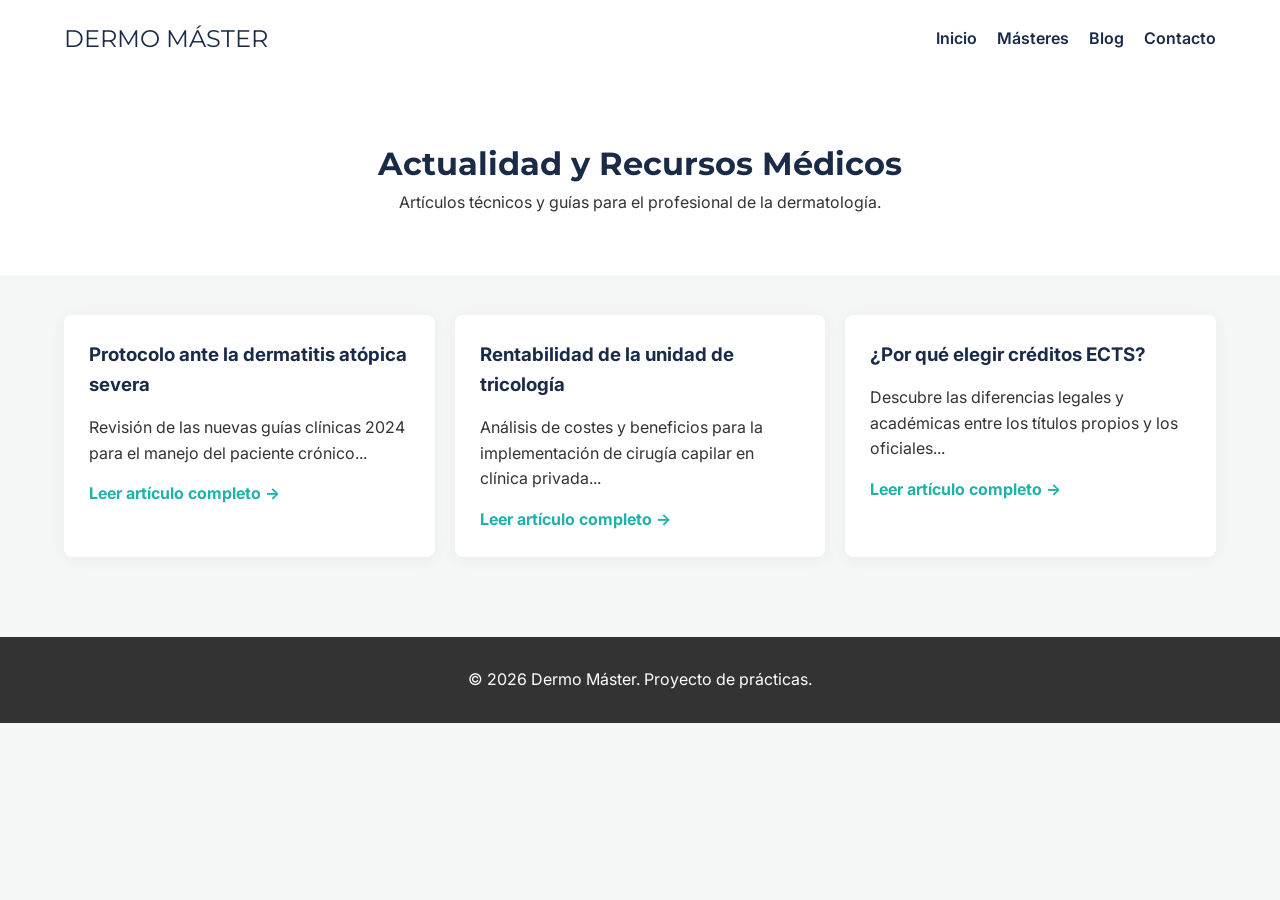
==== blog.html @ 2a567745 "Add files via upload" ====
<!DOCTYPE html>
<html lang="es">
<head>
    <meta charset="UTF-8">
    <meta name="viewport" content="width=device-width, initial-scale=1.0">
    <title>Blog Médico | Dermo Máster</title>
    <link rel="stylesheet" href="../css/styles.css">
    <link href="https://fonts.googleapis.com/css2?family=Inter:wght@400;600&family=Montserrat:wght@700&display=swap" rel="stylesheet">
</head>
<body>

   <header class="header">
    <a href="index.html" style="text-decoration: none;">
        <div class="logo">DERMO MÁSTER</div>
    </a>
    
    <nav class="nav-menu">
        <ul>
            <li><a href="index.html">Inicio</a></li>
            <li><a href="servicios.html">Másteres</a></li>
            <li><a href="blog.html">Blog</a></li>
            <li><a href="contacto.html">Contacto</a></li>
        </ul>
    </nav>
</header>

    <section class="catalog-header">
        <h1>Actualidad y Recursos Médicos</h1>
        <p>Artículos técnicos y guías para el profesional de la dermatología.</p>
    </section>

    <section class="blog-grid">
        <article class="blog-card">
            <h3>Protocolo ante la dermatitis atópica severa</h3>
            <p>Revisión de las nuevas guías clínicas 2024 para el manejo del paciente crónico...</p>
            <a href="post-1.html" class="read-more">Leer artículo completo →</a>
        </article>

        <article class="blog-card">
            <h3>Rentabilidad de la unidad de tricología</h3>
            <p>Análisis de costes y beneficios para la implementación de cirugía capilar en clínica privada...</p>
            <a href="#" class="read-more">Leer artículo completo →</a>
        </article>

        <article class="blog-card">
            <h3>¿Por qué elegir créditos ECTS?</h3>
            <p>Descubre las diferencias legales y académicas entre los títulos propios y los oficiales...</p>
            <a href="#" class="read-more">Leer artículo completo →</a>
        </article>
    </section>

    <footer class="footer">
        <p>&copy; 2026 Dermo Máster. Proyecto de prácticas.</p>
    </footer>

</body>
</html>
---- css/styles.css ----
/* VARIABLES DE COLOR Y FUENTES (Tu Brand Kit) */
:root {
    --primary-navy: #1A2B48;
    --secondary-teal: #20B2AA;
    --action-coral: #FF6B6B;
    --bg-gray: #F4F7F6;
    --text-dark: #333333;
    --font-titles: 'Montserrat', sans-serif;
    --font-text: 'Inter', sans-serif;
}

/* RESETEO BÁSICO */
* {
    margin: 0;
    padding: 0;
    box-sizing: border-box;
}

body {
    font-family: var(--font-text);
    color: var(--text-dark);
    background-color: var(--bg-gray);
    line-height: 1.6;
}

/* CABECERA (Header) */
.header {
    background-color: #ffffff;
    padding: 20px 5%;
    display: flex;
    justify-content: space-between;
    align-items: center;
    box-shadow: 0 2px 10px rgba(0,0,0,0.05);
}

.logo {
    font-family: var(--font-titles);
    font-size: 24px;
    color: var(--primary-navy);
}

.nav-menu ul {
    list-style: none;
    display: flex;
    gap: 20px;
}

.nav-menu a {
    text-decoration: none;
    color: var(--primary-navy);
    font-weight: 600;
}

.nav-menu a:hover {
    color: var(--secondary-teal);
}

/* HERO SECTION */
.hero {
    display: flex;
    align-items: center;
    justify-content: space-between;
    padding: 60px 5%;
    background-color: var(--primary-navy);
    color: #ffffff;
}

.hero-content {
    max-width: 50%;
}

.hero h1 {
    font-family: var(--font-titles);
    font-size: 40px;
    margin-bottom: 20px;
}

.hero p {
    font-size: 18px;
    margin-bottom: 30px;
}

.placeholder-img {
    background-color: var(--secondary-teal);
    width: 400px;
    height: 300px;
    display: flex;
    align-items: center;
    justify-content: center;
    border-radius: 8px;
}

/* COMPONENTES UI: BOTONES */
.btn {
    display: inline-block;
    padding: 12px 24px;
    border-radius: 8px;
    text-decoration: none;
    font-weight: bold;
    text-align: center;
    transition: 0.3s;
}

.btn-primary {
    background-color: var(--action-coral);
    color: #ffffff;
}

.btn-primary:hover {
    background-color: #e55a5a;
}

/* SECCIÓN BENEFICIOS (Grid Cards) */
.benefits {
    display: grid;
    grid-template-columns: repeat(auto-fit, minmax(300px, 1fr));
    gap: 30px;
    padding: 60px 5%;
}

.card {
    background-color: #ffffff;
    padding: 30px;
    border-radius: 8px;
    box-shadow: 0 4px 6px rgba(0,0,0,0.05);
    border-top: 4px solid var(--secondary-teal);
}

.card h3 {
    font-family: var(--font-titles);
    color: var(--primary-navy);
    margin-bottom: 15px;
}

/* FOOTER */
.footer {
    background-color: var(--text-dark);
    color: #ffffff;
    text-align: center;
    padding: 30px;
    margin-top: 40px;
}

.footer a {
    color: var(--secondary-teal);
    text-decoration: none;
}

/* DISEÑO RESPONSIVE (Móviles) */
@media (max-width: 768px) {
    .hero {
        flex-direction: column;
        text-align: center;
    }
    .hero-content, .placeholder-img {
        max-width: 100%;
        width: 100%;
    }
    .placeholder-img {
        margin-top: 30px;
    }
    .nav-menu ul {
        flex-direction: column;
        gap: 10px;
    }
}

/* DISEÑO PÁGINA PRODUCTO */
.product-page {
    display: flex;
    gap: 40px;
    padding: 40px 5%;
}

.product-info { flex: 2; }
.product-sidebar { flex: 1; }

.sticky-card {
    background: white;
    padding: 30px;
    border-radius: 12px;
    box-shadow: 0 10px 30px rgba(0,0,0,0.1);
    position: sticky;
    top: 20px;
    border: 1px solid #eee;
}

.price { font-size: 32px; font-weight: bold; color: var(--primary-navy); }

/* ESTILO FAQs (Acordeón) */
details { background: white; margin-bottom: 10px; padding: 15px; border-radius: 8px; border: 1px solid #ddd; }
summary { font-weight: bold; cursor: pointer; color: var(--primary-navy); }

/* ESTILO FORMULARIO */
.contact-container { max-width: 600px; margin: 40px auto; padding: 20px; background: white; border-radius: 12px; }
.form-group { margin-bottom: 20px; display: flex; flex-direction: column; }
.form-group label { font-weight: 600; margin-bottom: 8px; }
.form-group input, .form-group textarea { padding: 12px; border: 1px solid #ddd; border-radius: 6px; font-family: inherit; }
.form-group input:focus { border-color: var(--secondary-teal); outline: none; }
.form-legal { margin-bottom: 20px; font-size: 14px; }

/* CABECERA DE SECCIONES */
.catalog-header {
    text-align: center;
    padding: 60px 5%;
    background-color: #ffffff;
}

.catalog-header h1 {
    font-family: var(--font-titles);
    color: var(--primary-navy);
    font-size: 32px;
}

/* GRID DEL BLOG */
.blog-grid {
    display: grid;
    grid-template-columns: repeat(auto-fit, minmax(300px, 1fr));
    gap: 20px;
    padding: 40px 5%;
}

.blog-card {
    background: white;
    padding: 25px;
    border-radius: 8px;
    box-shadow: 0 2px 15px rgba(0,0,0,0.05);
}

.blog-card h3 {
    color: var(--primary-navy);
    margin-bottom: 15px;
}

.read-more {
    color: var(--secondary-teal);
    text-decoration: none;
    font-weight: bold;
    display: inline-block;
    margin-top: 15px;
}

.read-more:hover {
    text-decoration: underline;
}

/* Asegura que el logo mantenga su estilo Navy Blue original aunque sea un enlace */
.header a {
    text-decoration: none;
}

.logo {
    font-family: var(--font-titles);
    font-size: 24px;
    color: var(--primary-navy); /* Color Navy Blue #1A2B48 definido en tu Brand Kit */
    cursor: pointer;
}


/*/////////////////// REVISAR ESTO /////////////////////////////*/

/* Custom Properties - Brand Kit Dermo Máster */
:root {
  --primary-navy: #1A2B48;
  --secondary-teal: #20B2AA;
  --action-coral: #FF6B6B;
  --neutral-gray: #F4F7F6;
  --text-main: #333333;
  --font-titles: 'Montserrat', sans-serif;
  --font-body: 'Inter', sans-serif;
}

/* Arquitectura BEM para componentes */
.button {
  display: inline-block;
  padding: 12px 24px;
  border-radius: 8px; /* */
  font-family: var(--font-body);
  text-decoration: none;
  transition: background 0.3s ease;
}

.button--primary {
  background-color: var(--action-coral); /* */
  color: #FFFFFF;
}

.button--secondary {
  border: 2px solid var(--primary-navy); /* */
  color: var(--primary-navy);
}

.card {
  background: #FFFFFF;
  border: 1px solid var(--neutral-gray); /* */
  box-shadow: 0 4px 6px rgba(0,0,0,0.05); /* */
  padding: 20px;
  border-radius: 8px;
}

/* --- ESTILOS DE LA PÁGINA DE CONTACTO --- */

.contact-card {
    max-width: 600px; /* Ancho máximo para que no se estire */
    margin: 0 auto;   /* Centra la tarjeta en la pantalla */
    background: #ffffff;
    padding: 40px;
    border-radius: 12px;
    box-shadow: 0 10px 30px rgba(0,0,0,0.08);
}

.form-group {
    margin-bottom: 20px;
    display: flex;
    flex-direction: column;
}

.form-group label {
    font-weight: 600;
    margin-bottom: 8px;
    color: var(--primary-navy);
}

.form-group input, 
.form-group textarea {
    padding: 12px;
    border: 1px solid #ddd;
    border-radius: 8px;
    font-family: inherit;
    font-size: 16px;
    transition: border-color 0.3s;
}

.form-group input:focus, 
.form-group textarea:focus {
    border-color: var(--secondary-teal);
    outline: none;
}

.form-checkbox {
    margin-bottom: 25px;
    display: flex;
    align-items: center;
    gap: 10px;
    font-size: 14px;
}
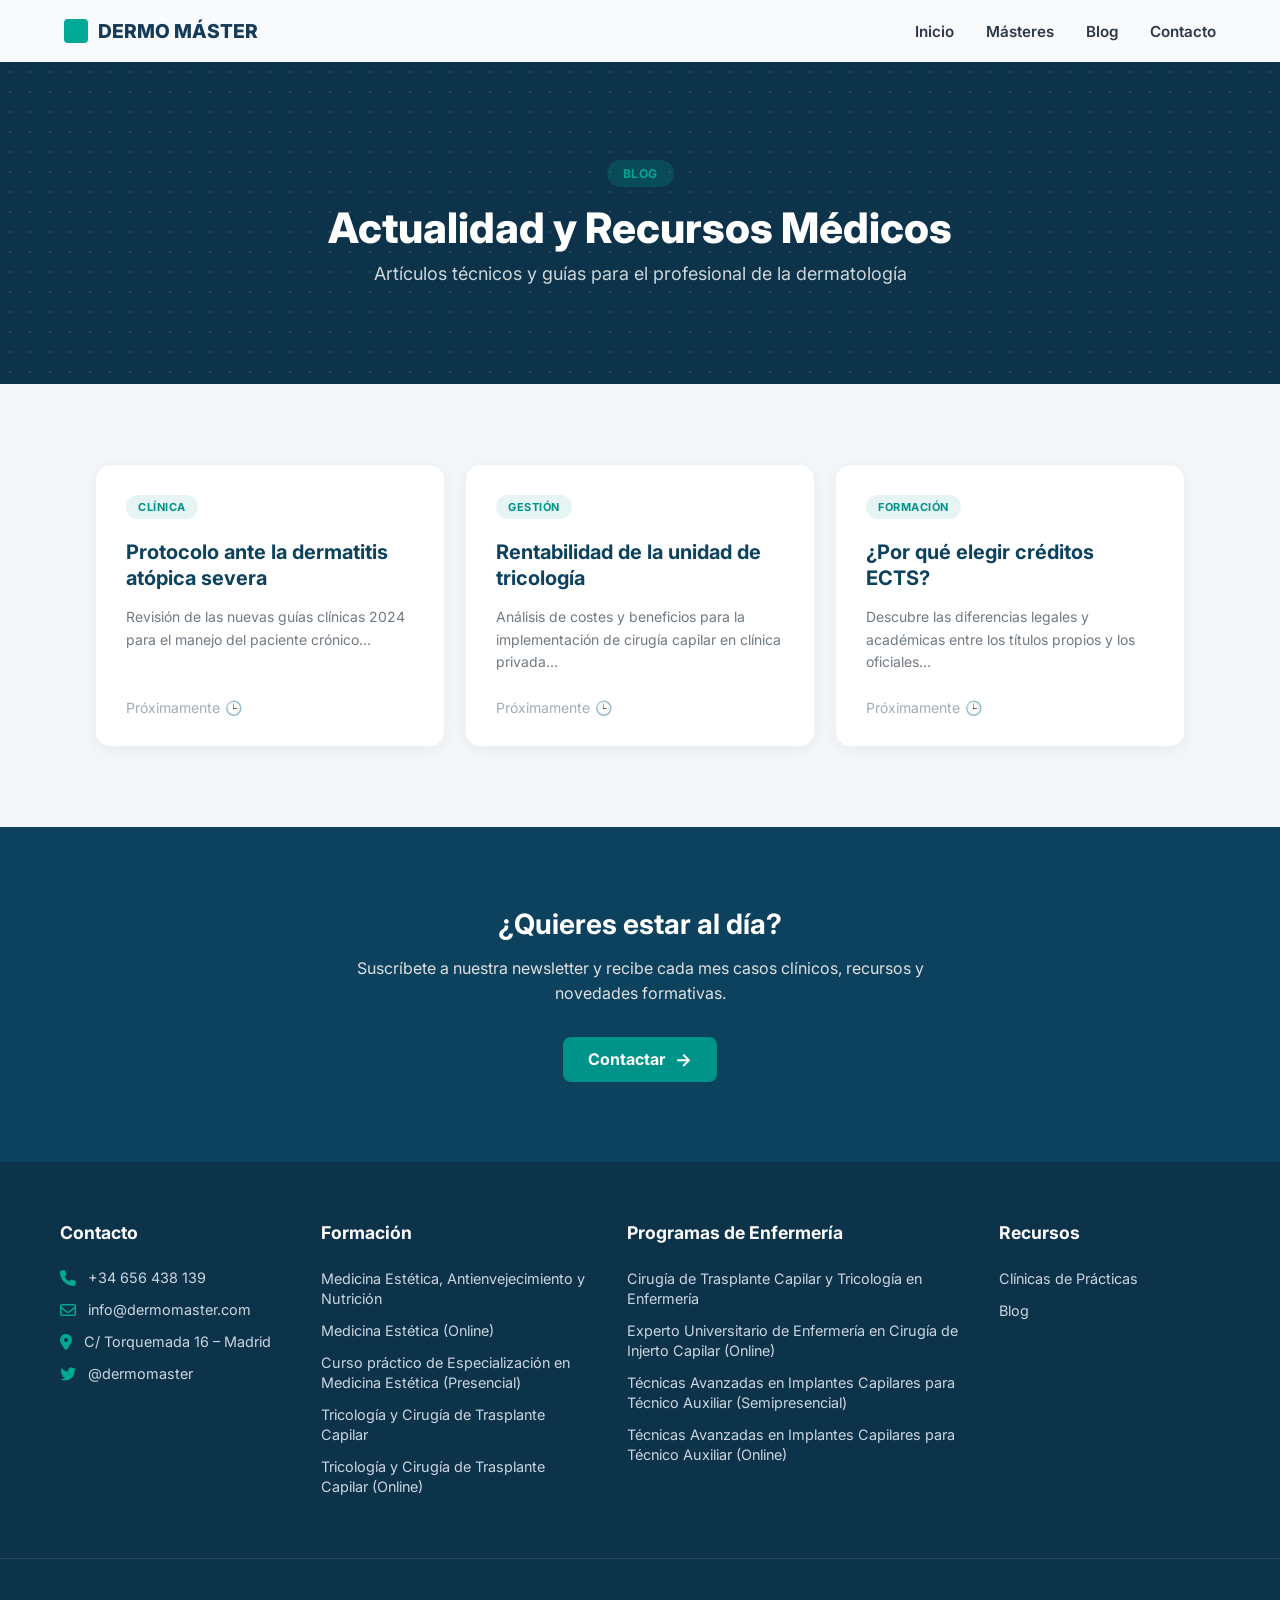
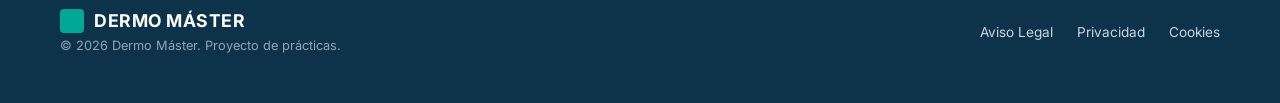
==== commit 2a5347b8: "Add files via upload" ====
--- a/blog.html
+++ b/blog.html
@@ -3,55 +3,148 @@
 <head>
     <meta charset="UTF-8">
     <meta name="viewport" content="width=device-width, initial-scale=1.0">
-    <title>Blog Médico | Dermo Máster</title>
-    <link rel="stylesheet" href="../css/styles.css">
-    <link href="https://fonts.googleapis.com/css2?family=Inter:wght@400;600&family=Montserrat:wght@700&display=swap" rel="stylesheet">
+    <title>Dermo Máster</title>
+    <link rel="stylesheet" href="css/styles.css">
+    <link href="https://fonts.googleapis.com/css2?family=Inter:wght@400;600;800&display=swap" rel="stylesheet">
+    <link rel="stylesheet" href="https://cdnjs.cloudflare.com/ajax/libs/font-awesome/6.5.1/css/all.min.css">
 </head>
 <body>
 
-   <header class="header">
-    <a href="index.html" style="text-decoration: none;">
-        <div class="logo">DERMO MÁSTER</div>
-    </a>
-    
-    <nav class="nav-menu">
-        <ul>
-            <li><a href="index.html">Inicio</a></li>
-            <li><a href="servicios.html">Másteres</a></li>
-            <li><a href="blog.html">Blog</a></li>
-            <li><a href="contacto.html">Contacto</a></li>
-        </ul>
-    </nav>
-</header>
+    <header class="navbar">
 
-    <section class="catalog-header">
-        <h1>Actualidad y Recursos Médicos</h1>
-        <p>Artículos técnicos y guías para el profesional de la dermatología.</p>
+        <div class="logo">
+            <div class="logo-icon"></div>
+            <a href="index.html" class="logo-text-link">
+            <span>DERMO MÁSTER</span>
+            </a>
+        </div>
+
+        <nav>
+            <ul>
+                <li><a href="index.html">Inicio</a></li>
+                <li><a href="servicios.html">Másteres</a></li>
+                <li><a href="blog.html">Blog</a></li>
+                <li><a href="contacto.html">Contacto</a></li>
+            </ul>
+        </nav>
+    </header>
+
+    <section class="masters-hero">
+        <div class="container">
+            <span class="category-tag">BLOG</span>
+            <h1>Actualidad y Recursos Médicos</h1>
+            <p>Artículos técnicos y guías para el profesional de la dermatología</p>
+        </div>
     </section>
 
-    <section class="blog-grid">
-        <article class="blog-card">
-            <h3>Protocolo ante la dermatitis atópica severa</h3>
-            <p>Revisión de las nuevas guías clínicas 2024 para el manejo del paciente crónico...</p>
-            <a href="post-1.html" class="read-more">Leer artículo completo →</a>
-        </article>
+    <section class="news-section">
+  <div class="cards-container">
+    
+    <article class="card">
+      <div class="card-badge">CLÍNICA</div>
+      <h3 class="card-title">Protocolo ante la dermatitis atópica severa</h3>
+      <p class="card-description">Revisión de las nuevas guías clínicas 2024 para el manejo del paciente crónico...</p>
+      <div class="card-footer gray">
+        Próximamente <span class="icon-clock">🕒</span>
+      </div>
+      <!--<a href="#" class="card-link">Leer artículo completo <span>&rarr;</span></a>-->
+    </article>
 
-        <article class="blog-card">
-            <h3>Rentabilidad de la unidad de tricología</h3>
-            <p>Análisis de costes y beneficios para la implementación de cirugía capilar en clínica privada...</p>
-            <a href="#" class="read-more">Leer artículo completo →</a>
-        </article>
+    <article class="card">
+      <div class="card-badge">GESTIÓN</div>
+      <h3 class="card-title">Rentabilidad de la unidad de tricología</h3>
+      <p class="card-description">Análisis de costes y beneficios para la implementación de cirugía capilar en clínica privada...</p>
+      <div class="card-footer gray">
+        Próximamente <span class="icon-clock">🕒</span>
+      </div>
+    </article>
 
-        <article class="blog-card">
-            <h3>¿Por qué elegir créditos ECTS?</h3>
-            <p>Descubre las diferencias legales y académicas entre los títulos propios y los oficiales...</p>
-            <a href="#" class="read-more">Leer artículo completo →</a>
-        </article>
-    </section>
+    <article class="card">
+      <div class="card-badge">FORMACIÓN</div>
+      <h3 class="card-title">¿Por qué elegir créditos ECTS?</h3>
+      <p class="card-description">Descubre las diferencias legales y académicas entre los títulos propios y los oficiales...</p>
+      <div class="card-footer gray">
+        Próximamente <span class="icon-clock">🕒</span>
+      </div>
+    </article>
 
-    <footer class="footer">
-        <p>&copy; 2026 Dermo Máster. Proyecto de prácticas.</p>
-    </footer>
+  </div>
+</section>
+
+
+<section class="cta-orientacion">
+  <div class="cta-content">
+    <h2 class="cta-title">¿Quieres estar al día?</h2>
+    <p class="cta-text">
+      Suscríbete a nuestra newsletter y recibe cada mes casos clínicos, recursos y novedades formativas.
+    </p>
+    <a href="#" class="cta-button">Contactar<span class="cta-arrow">&rarr;</span>
+    </a>
+  </div>
+</section>
+
+<footer class="site-footer">
+    <div class="footer-container">
+        
+        <div class="footer-column">
+            <h3>Contacto</h3>
+            <ul class="contact-list">
+                <li><span class="footer-icon"><i class="fa-solid fa-phone"></i></span> +34 656 438 139</li>
+                <li><span class="footer-icon"><i class="fa-regular fa-envelope"></i></span> info@dermomaster.com</li>
+                <li><span class="footer-icon"><i class="fa-solid fa-location-dot"></i></span> C/ Torquemada 16 – Madrid</li>
+                <li><span class="footer-icon"><i class="fa-brands fa-twitter"></i></span> @dermomaster</li>
+            </ul>
+        </div>
+
+        <div class="footer-column">
+            <h3>Formación</h3>
+            <ul>
+                <li><a href="#">Medicina Estética, Antienvejecimiento y Nutrición</a></li>
+                <li><a href="#">Medicina Estética (Online)</a></li>
+                <li><a href="#">Curso práctico de Especialización en Medicina Estética (Presencial)</a></li>
+                <li><a href="#">Tricología y Cirugía de Trasplante Capilar</a></li>
+                <li><a href="#">Tricología y Cirugía de Trasplante Capilar (Online)</a></li>
+            </ul>
+        </div>
+
+        <div class="footer-column">
+            <h3>Programas de Enfermería</h3>
+            <ul>
+                <li><a href="#">Cirugía de Trasplante Capilar y Tricología en Enfermería</a></li>
+                <li><a href="#">Experto Universitario de Enfermería en Cirugía de Injerto Capilar (Online)</a></li>
+                <li><a href="#">Técnicas Avanzadas en Implantes Capilares para Técnico Auxiliar (Semipresencial)</a></li>
+                <li><a href="#">Técnicas Avanzadas en Implantes Capilares para Técnico Auxiliar (Online)</a></li>
+            </ul>
+        </div>
+
+        <div class="footer-column">
+            <h3>Recursos</h3>
+            <ul>
+                <li><a href="#">Clínicas de Prácticas</a></li>
+                <li><a href="blog.html">Blog</a></li>
+            </ul>
+        </div>
+
+    </div>
+
+    <div class="footer-bottom">
+        <div class="footer-bottom-container">
+            <div class="footer-brand">
+                <div class="brand-logo">
+                    <div class="logo-icon"></div>
+                    <strong>DERMO MÁSTER</strong>
+                </div>
+                <p>© 2026 Dermo Máster. Proyecto de prácticas.</p>
+            </div>
+            
+            <div class="footer-legal">
+                <a href="#">Aviso Legal</a>
+                <a href="#">Privacidad</a>
+                <a href="#">Cookies</a>
+            </div>
+        </div>
+    </div>
+</footer>
 
 </body>
 </html>
--- a/css/styles.css
+++ b/css/styles.css
@@ -1,346 +1,1544 @@
-/* VARIABLES DE COLOR Y FUENTES (Tu Brand Kit) */
+/* ------------------ Proyecto Territorio Master ------------------ */
+/* ------------------ Cada linea es la parte del css para indentificarlo mejor ------------------ */
+
+/* ------------------ Variables y Reset ------------------ */
 :root {
-    --primary-navy: #1A2B48;
-    --secondary-teal: #20B2AA;
-    --action-coral: #FF6B6B;
-    --bg-gray: #F4F7F6;
-    --text-dark: #333333;
-    --font-titles: 'Montserrat', sans-serif;
-    --font-text: 'Inter', sans-serif;
-}
-
-/* RESETEO BÁSICO */
+    --primary-teal: #009982;
+    --primary-teal-hover: #007a68;
+    --dark-blue: #143c5a;
+    --dark-blue-overlay: rgba(18, 67, 100, 0.88);
+    --text-dark: #2d3748;
+    --text-light: #ffffff;
+    --bg-light: #f8fafc;
+    --glass-bg: rgba(255, 255, 255, 0.15);
+    --glass-border: rgba(255, 255, 255, 0.2);
+}
+
 * {
     margin: 0;
     padding: 0;
     box-sizing: border-box;
-}
-
-body {
-    font-family: var(--font-text);
+    font-family: 'Inter', sans-serif;
+}
+
+/* ------------------ Barra de Navegación ------------------ */
+.navbar {
+    display: flex;
+    justify-content: space-between;
+    align-items: center;
+    padding: 1.2rem 5%;
+    background-color: var(--bg-light);
+    position: relative;
+    z-index: 10;
+}
+
+.logo {
+    display: flex;
+    align-items: center;
+    gap: 0.6rem;
+    font-weight: 800;
+    color: var(--dark-blue);
+    font-size: 1.2rem;
+}
+
+.logo-icon {
+    width: 24px;
+    height: 24px;
+    background-color: var(--primary-teal);
+    border-radius: 4px;
+}
+
+.navbar nav ul {
+    display: flex;
+    list-style: none;
+    gap: 2rem;
+}
+
+.navbar nav a {
+    text-decoration: none;
     color: var(--text-dark);
-    background-color: var(--bg-gray);
+    font-weight: 600;
+    font-size: 0.95rem;
+    transition: color 0.2s;
+}
+
+.navbar nav a:hover {
+    color: var(--primary-teal);
+}
+
+/* ------------------ Sección Hero ------------------ */
+
+.hero {
+    position: relative;
+    background-color: var(--dark-blue);
+    background-image: 
+        linear-gradient(var(--dark-blue-overlay), var(--dark-blue-overlay)), 
+        url('https://images.unsplash.com/photo-1551076805-e1869033e561?ixlib=rb-4.0.3&auto=format&fit=crop&w=1920&q=80');
+    background-size: cover;
+    background-position: center;
+    min-height: 90vh;
+    display: flex;
+    align-items: center;
+    padding: 4rem 5%;
+    color: var(--text-light);
+}
+
+.hero-container {
+    display: grid;
+    grid-template-columns: 1fr 1fr;
+    gap: 5rem;
+    max-width: 1200px;
+    margin: 0 auto;
+    align-items: center;
+}
+
+/* ------------------ Contenido de Texto ------------------ */
+
+.badge {
+    display: inline-block;
+    background-color: rgba(0, 153, 130, 0.2);
+    color: #4fd1c5;
+    padding: 0.5rem 1rem;
+    border-radius: 20px;
+    font-size: 0.8rem;
+    font-weight: 800;
+    letter-spacing: 0.5px;
+    margin-bottom: 1.5rem;
+}
+
+.hero-text h1 {
+    font-size: 3.5rem;
+    line-height: 1.15;
+    margin-bottom: 1.5rem;
+    font-weight: 800;
+}
+
+.hero-text p {
+    font-size: 1.1rem;
     line-height: 1.6;
-}
-
-/* CABECERA (Header) */
-.header {
-    background-color: #ffffff;
-    padding: 20px 5%;
-    display: flex;
-    justify-content: space-between;
-    align-items: center;
-    box-shadow: 0 2px 10px rgba(0,0,0,0.05);
-}
-
-.logo {
-    font-family: var(--font-titles);
-    font-size: 24px;
-    color: var(--primary-navy);
-}
-
-.nav-menu ul {
-    list-style: none;
-    display: flex;
-    gap: 20px;
-}
-
-.nav-menu a {
-    text-decoration: none;
-    color: var(--primary-navy);
-    font-weight: 600;
-}
-
-.nav-menu a:hover {
-    color: var(--secondary-teal);
-}
-
-/* HERO SECTION */
-.hero {
-    display: flex;
-    align-items: center;
-    justify-content: space-between;
-    padding: 60px 5%;
-    background-color: var(--primary-navy);
-    color: #ffffff;
-}
-
-.hero-content {
-    max-width: 50%;
-}
-
-.hero h1 {
-    font-family: var(--font-titles);
-    font-size: 40px;
-    margin-bottom: 20px;
-}
-
-.hero p {
-    font-size: 18px;
-    margin-bottom: 30px;
-}
-
-.placeholder-img {
-    background-color: var(--secondary-teal);
-    width: 400px;
-    height: 300px;
-    display: flex;
-    align-items: center;
-    justify-content: center;
-    border-radius: 8px;
-}
-
-/* COMPONENTES UI: BOTONES */
-.btn {
+    margin-bottom: 2.5rem;
+    color: #cbd5e1; /* Gris claro */
+    max-width: 90%;
+}
+
+.btn-primary {
     display: inline-block;
-    padding: 12px 24px;
+    background-color: var(--primary-teal);
+    color: white;
+    padding: 1rem 2rem;
     border-radius: 8px;
     text-decoration: none;
+    font-weight: 600;
+    transition: background-color 0.3s ease;
+    margin-bottom: 4rem;
+}
+
+.btn-primary:hover {
+    background-color: var(--primary-teal-hover);
+}
+
+/* ------------------ Indicadores de Confianza ------------------ */
+
+.trust-indicators {
+    display: flex;
+    gap: 2rem;
+    font-size: 0.85rem;
+    border-top: 1px solid rgba(255, 255, 255, 0.1);
+    padding-top: 2rem;
+    font-weight: 600;
+}
+
+.indicator {
+    display: flex;
+    align-items: center;
+    gap: 0.5rem;
+}
+
+.icon-star { color: #fbbf24; font-size: 1.1rem; }
+.icon-user { color: #60a5fa; font-size: 1.1rem; }
+.icon-check { color: var(--primary-teal); font-size: 1.1rem; }
+
+/* ------------------ Imagen y Tarjeta Glass ------------------ */
+
+.hero-image-wrapper {
+    position: relative;
+    border-radius: 16px;
+    box-shadow: 0 25px 50px -12px rgba(0, 0, 0, 0.5);
+}
+
+.main-image {
+    width: 100%;
+    height: auto;
+    display: block;
+    border-radius: 16px;
+}
+
+.glass-card {
+    position: absolute;
+    bottom: 20px;
+    left: 20px;
+    right: 20px;
+    background: var(--glass-bg);
+    backdrop-filter: blur(12px);
+    -webkit-backdrop-filter: blur(12px);
+    border: 1px solid var(--glass-border);
+    padding: 1.5rem;
+    border-radius: 12px;
+}
+
+.card-subtitle {
+    font-size: 0.85rem;
+    font-weight: 600;
+    color: #e2e8f0;
+    display: block;
+    margin-bottom: 0.3rem;
+}
+
+.card-title {
+    color: #4fd1c5; 
+    font-size: 1.3rem;
+    margin-bottom: 0.5rem;
+}
+
+.card-details {
+    font-size: 0.9rem;
+    color: #f8fafc;
+}
+
+/* ------------------ Responsive ------------------ */
+
+@media (max-width: 968px) {
+    .hero-container {
+        grid-template-columns: 1fr;
+        gap: 3rem;
+    }
+    
+    .hero-text h1 {
+        font-size: 2.5rem;
+    }
+    
+    .hero-text p {
+        max-width: 100%;
+    }
+    
+    .trust-indicators {
+        flex-wrap: wrap;
+        gap: 1rem;
+    }
+
+    .navbar nav {
+        display: none; /* REVISAR -> Ocultar menú en móvil para añadir menú hamburguesa*/
+    }
+
+    
+}
+
+/* ------------------ Sección Características ------------------ */
+
+.features {
+    background-color: var(--bg-light); /* Utiliza el fondo claro definido en :root */
+    padding: 6rem 5%;
+}
+
+.features-container {
+    max-width: 1200px;
+    margin: 0 auto;
+}
+
+/* ------------------ Cabecera de la sección ------------------ */
+
+.features-header {
+    text-align: center;
+    max-width: 700px;
+    margin: 0 auto 4rem auto;
+}
+
+.pre-title {
+    display: block;
+    color: var(--primary-teal);
+    font-size: 0.85rem;
+    font-weight: 800;
+    letter-spacing: 1px;
+    margin-bottom: 0.8rem;
+}
+
+.features-header h2 {
+    color: var(--dark-blue);
+    font-size: 2.5rem;
+    font-weight: 800;
+    margin-bottom: 1.2rem;
+    line-height: 1.2;
+}
+
+.features-header p {
+    color: #64748b; 
+    font-size: 1.1rem;
+    line-height: 1.6;
+}
+
+/* ------------------ Grid de tarjetas ------------------ */
+
+.features-grid {
+    display: grid;
+    grid-template-columns: repeat(auto-fit, minmax(320px, 1fr));
+    gap: 2rem;
+}
+
+/* ------------------ Estilo individual de cada tarjeta ------------------ */
+
+.feature-card {
+    background-color: #ffffff;
+    border-radius: 16px;
+    padding: 2.5rem;
+    box-shadow: 0 10px 40px -10px rgba(0, 0, 0, 0.08);
+    transition: transform 0.3s ease, box-shadow 0.3s ease;
+}
+
+.feature-card:hover {
+    transform: translateY(-5px);
+    box-shadow: 0 20px 40px -10px rgba(0, 0, 0, 0.12);
+}
+
+.feature-card h3 {
+    color: var(--dark-blue);
+    font-size: 1.3rem;
+    font-weight: 800;
+    margin-bottom: 1rem;
+}
+
+.feature-card p {
+    color: #64748b;
+    font-size: 1rem;
+    line-height: 1.6;
+}
+
+/* ------------------ Iconos de las tarjetas ------------------ */
+
+.icon-wrapper {
+    width: 48px;
+    height: 48px;
+    border-radius: 12px;
+    display: flex;
+    align-items: center;
+    justify-content: center;
+    margin-bottom: 1.8rem;
+}
+
+.icon-wrapper svg {
+    width: 24px;
+    height: 24px;
+}
+
+/* ------------------ Colores específicos de cada icono ------------------ */
+
+.icon-green {
+    background-color: #e6f6f4;
+    color: #0d9488;
+}
+
+.icon-blue {
+    background-color: #eff6ff;
+    color: #3b82f6;
+}
+
+.icon-purple {
+    background-color: #f5f3ff;
+    color: #8b5cf6;
+}
+
+/* ------------------ Ajustes Responsive para esta sección ------------------ */
+
+@media (max-width: 768px) {
+    .features {
+        padding: 4rem 5%;
+    }
+    
+    .features-header h2 {
+        font-size: 2rem;
+    }
+    
+    .feature-card {
+        padding: 2rem;
+    }
+}
+
+/* ------------------ Sección Sobre Nosotros ------------------ */
+
+.about-section {
+    background-color: #ffffff;
+    padding: 6rem 5%;
+}
+
+.about-container {
+    max-width: 1200px;
+    margin: 0 auto;
+}
+
+.about-content {
+    display: grid;
+    grid-template-columns: 1.2fr 0.8fr;
+    gap: 4rem;
+    align-items: flex-start;
+    margin-bottom: 4rem;
+}
+
+/* ------------------ Títulos y Párrafos ------------------ */
+
+.about-text h2 {
+    color: var(--dark-blue);
+    font-size: 2.2rem;
+    font-weight: 800;
+    margin-bottom: 2rem;
+    line-height: 1.2;
+}
+
+.about-text h2 span {
+    color: var(--primary-teal);
+    border-bottom: 3px solid var(--primary-teal);
+}
+
+.about-text p {
+    color: #4a5568;
+    line-height: 1.7;
+    margin-bottom: 1.5rem;
+    font-size: 1.05rem;
+    text-align: justify;
+}
+
+/* ------------------ Imagen y Badge ------------------ */
+
+.about-image {
+    position: relative;
+}
+
+.about-image img {
+    width: 100%;
+    border-radius: 20px;
+    box-shadow: 0 20px 40px rgba(0,0,0,0.1);
+}
+
+.image-badge {
+    position: absolute;
+    bottom: -20px;
+    left: -20px;
+    background-color: var(--primary-teal);
+    color: white;
+    padding: 1.2rem;
+    border-radius: 12px;
+    font-size: 0.9rem;
+    font-weight: 600;
+    max-width: 200px;
+    box-shadow: 0 10px 20px rgba(0,153,130,0.3);
+}
+
+/* ------------------ Bloque de cita inferior ------------------ */
+
+.highlight-quote {
+    background-color: #f0f9f8; 
+    border-left: 4px solid var(--primary-teal);
+    padding: 2rem;
+    border-radius: 0 12px 12px 0;
+    margin: 4rem 0 2rem 0;
+}
+
+.highlight-quote p {
+    color: var(--dark-blue);
+    font-weight: 600;
+    line-height: 1.6;
+    margin: 0;
+}
+
+.thanks-message {
+    color: var(--primary-teal);
+    font-weight: 700;
+    font-size: 1.1rem;
+    margin-top: 2rem;
+}
+
+/* ------------------ Ajustes Responsive ------------------ */
+
+@media (max-width: 968px) {
+    .about-content {
+        grid-template-columns: 1fr;
+    }
+    
+    .about-image {
+        order: -1; 
+        margin-bottom: 3rem;
+    }
+    
+    .image-badge {
+        left: 20px;
+        bottom: -10px;
+    }
+
+    .about-text h2 {
+        font-size: 1.8rem;
+    }
+}
+
+/* ------------------ Sección Másteres ------------------ */
+
+.masters-section {
+    padding: 6rem 5%;
+    background-color: var(--bg-light);
+}
+
+.container {
+    max-width: 1200px;
+    margin: 0 auto;
+}
+
+/* ------------------ Intro: Imagen y Texto ------------------ */
+
+.masters-intro {
+    display: grid;
+    grid-template-columns: 1fr 1.2fr;
+    gap: 4rem;
+    align-items: center;
+    margin-bottom: 4rem;
+}
+
+.masters-intro-image img {
+    width: 100%;
+    border-radius: 16px;
+    box-shadow: 0 15px 35px rgba(0,0,0,0.1);
+}
+
+.masters-intro-text h2 {
+    color: var(--dark-blue);
+    font-size: 2.2rem;
+    font-weight: 800;
+    margin-bottom: 0.5rem;
+}
+
+.underline-short {
+    width: 60px;
+    height: 4px;
+    background-color: var(--primary-teal);
+    margin-bottom: 2rem;
+}
+
+.masters-intro-text p {
+    color: #64748b;
+    line-height: 1.7;
+    margin-bottom: 1.5rem;
+    font-size: 1rem;
+}
+
+/* ------------------ Grid de Tarjetas ------------------ */
+
+.masters-grid {
+    display: grid;
+    grid-template-columns: 1fr 1fr;
+    gap: 2rem;
+}
+
+.master-card {
+    background: white;
+    padding: 2.5rem;
+    border-radius: 20px;
+    box-shadow: 0 10px 30px rgba(0,0,0,0.05);
+    display: flex;
+    flex-direction: column;
+}
+
+.card-tags {
+    display: flex;
+    gap: 0.8rem;
+    margin-bottom: 1.5rem;
+}
+
+.tag {
+    font-size: 0.75rem;
+    font-weight: 700;
+    padding: 0.4rem 0.8rem;
+    border-radius: 20px;
+}
+
+.tag-green { background: #e6f6f4; color: #0d9488; }
+.tag-blue { background: #eff6ff; color: #3b82f6; }
+.tag-purple { background: #f5f3ff; color: #8b5cf6; }
+
+.master-card h3 {
+    color: var(--dark-blue);
+    font-size: 1.4rem;
+    line-height: 1.3;
+    margin-bottom: 1.5rem;
+    flex-grow: 1;
+}
+
+.master-features {
+    list-style: none;
+    margin-bottom: 2rem;
+}
+
+.master-features li {
+    color: #64748b;
+    font-size: 0.95rem;
+    margin-bottom: 0.6rem;
+    display: flex;
+    align-items: center;
+    gap: 0.6rem;
+}
+
+.check {
+    color: var(--primary-teal);
     font-weight: bold;
+}
+
+.more-info {
+    color: var(--primary-teal);
+    text-decoration: none;
+    font-weight: 700;
+    font-size: 0.95rem;
+    display: flex;
+    align-items: center;
+    gap: 0.5rem;
+    transition: gap 0.2s;
+}
+
+.more-info:hover {
+    gap: 0.8rem;
+}
+
+/* ------------------ Responsive ------------------ */
+
+@media (max-width: 968px) {
+    .masters-intro {
+        grid-template-columns: 1fr;
+    }
+    
+    .masters-grid {
+        grid-template-columns: 1fr;
+    }
+
+    .masters-intro-image {
+        max-width: 500px;
+        margin: 0 auto;
+    }
+}
+
+/* ------------------ Ajustes para la sección de Tricología ------------------ */
+
+.white-bg {
+    background-color: #ffffff !important;
+}
+
+.masters-intro.reverse {
+    grid-template-columns: 1.2fr 1fr; 
+}
+
+.masters-intro.reverse .masters-intro-text {
+    grid-column: 1;
+}
+
+.masters-intro.reverse .masters-intro-image {
+    grid-column: 2;
+}
+
+/* ------------------ Responsive ------------------ */
+
+@media (max-width: 968px) {
+    .masters-intro.reverse {
+        display: flex;
+        flex-direction: column;
+    }
+    
+    .masters-intro.reverse .masters-intro-image {
+        order: -1; 
+        margin-bottom: 2rem;
+    }
+}
+
+/* ------------------ Sección ¿Por qué elegirnos? (Grid 3x3) ------------------ */
+
+.why-us-section {
+    padding: 6rem 5%;
+    background-color: #ffffff;
+}
+
+.why-header {
     text-align: center;
-    transition: 0.3s;
-}
-
-.btn-primary {
-    background-color: var(--action-coral);
+    max-width: 800px;
+    margin: 0 auto 4rem auto;
+}
+
+.why-header h2 {
+    color: var(--dark-blue);
+    font-size: 2.2rem;
+    font-weight: 800;
+    margin-bottom: 1.5rem;
+}
+
+.why-header p {
+    color: #64748b;
+    line-height: 1.6;
+    font-size: 1rem;
+}
+
+/* ------------------ Rejilla de 3 columnas ------------------ */
+
+.why-grid {
+    display: grid;
+    grid-template-columns: repeat(3, 1fr);
+    gap: 1.5rem;
+    max-width: 1200px;
+    margin: 0 auto;
+}
+
+/* ------------------ Estilo Base de la Tarjeta ------------------ */
+
+.why-card {
+    padding: 2rem;
+    border-radius: 12px;
+    border: 1px solid transparent;
+    transition: transform 0.3s ease;
+}
+
+.why-card:hover {
+    transform: translateY(-5px);
+}
+
+.why-card h3 {
+    color: var(--dark-blue);
+    font-size: 1.2rem;
+    font-weight: 800;
+    margin-bottom: 1rem;
+}
+
+.why-card p {
+    color: #64748b;
+    font-size: 0.95rem;
+    line-height: 1.5;
+}
+
+/* ------------------ Iconos circulares ------------------ */
+
+.why-icon {
+    width: 40px;
+    height: 40px;
+    border-radius: 8px;
+    display: flex;
+    align-items: center;
+    justify-content: center;
+    margin-bottom: 1.5rem;
+    font-size: 1.2rem;
+}
+
+/* ------------------ Colores ------------------ */
+
+.border-green { background-color: #f0fdfa; border-color: #ccfbf1; }
+.bg-green { background-color: #ccfbf1; color: #0d9488; }
+
+.border-blue { background-color: #eff6ff; border-color: #dbeafe; }
+.bg-blue { background-color: #dbeafe; color: #2563eb; }
+
+.border-purple { background-color: #f5f3ff; border-color: #ede9fe; }
+.bg-purple { background-color: #ede9fe; color: #7c3aed; }
+
+/* ------------------ Ajustes Responsive ------------------ */
+
+@media (max-width: 1024px) {
+    .why-grid {
+        grid-template-columns: repeat(2, 1fr);
+    }
+}
+
+@media (max-width: 640px) {
+    .why-grid {
+        grid-template-columns: 1fr; 
+    }
+    
+    .why-header h2 {
+        font-size: 1.8rem;
+    }
+}
+
+/* ------------------ SECCION FINAL ------------------*/
+
+.excellence-section {
+    padding: 80px 0;
+    background-color: #ffffff;
+}
+
+.excellence-container {
+    max-width: 1140px;
+    margin: 0 auto;
+    display: grid;
+    grid-template-columns: 1.1fr 0.9fr;
+    gap: 60px;
+    align-items: center;
+    padding: 0 20px;
+}
+
+/* ------------------ Estilos de la cabecera y título ------------------ */
+
+.excellence-header {
+    margin-bottom: 30px;
+}
+
+.excellence-text-column h2 {
+    color: #003049; 
+    font-size: 34px;
+    font-weight: 800;
+    line-height: 1.2;
+    margin-bottom: 15px;
+}
+
+.excellence-underline {
+    width: 55px;
+    height: 4px;
+    background-color: #00a896; 
+    border-radius: 2px;
+}
+
+/* ------------------ Párrafos y texto resaltado ------------------ */
+
+.excellence-text-column p {
+    color: #6c757d;
+    font-size: 16px;
+    line-height: 1.7;
+    margin-bottom: 25px;
+}
+
+.excellence-text-column .excellence-highlight {
+    color: #00a896; 
+    font-weight: 700;
+    margin-bottom: 0;
+}
+
+/* ------------------ Contenedor de imagen y badge superpuesto ------------------ */
+
+.excellence-image-column {
+    display: flex;
+    justify-content: flex-end;
+}
+
+.excellence-img-wrapper {
+    position: relative;
+    width: 100%;
+    max-width: 460px;
+}
+
+
+.img-icon {
+    width: 100px;
+    opacity: 0.1;
+}
+
+/* ------------------ Caja oscura con el texto ECTS ------------------ */
+
+.excellence-dark-box {
+    position: absolute;
+    bottom: 25px;
+    right: -20px; 
+    background-color: #0c3349; 
     color: #ffffff;
-}
-
-.btn-primary:hover {
-    background-color: #e55a5a;
-}
-
-/* SECCIÓN BENEFICIOS (Grid Cards) */
-.benefits {
+    padding: 18px 24px;
+    border-radius: 8px;
+    font-size: 13px;
+    font-weight: 600;
+    line-height: 1.4;
+    max-width: 260px;
+    box-shadow: 0 12px 30px rgba(0,0,0,0.3);
+}
+
+/* ------------------ Adaptación para pantallas pequeñas ------------------ */
+
+@media (max-width: 991px) {
+    .excellence-container {
+        grid-template-columns: 1fr;
+        text-align: left;
+        gap: 50px;
+    }
+    
+    .excellence-image-column {
+        justify-content: center;
+    }
+    
+    .excellence-dark-box {
+        right: 10px;
+        bottom: 10px;
+        max-width: 220px;
+        font-size: 12px;
+    }
+}
+
+/* ------------------ Estilos del Footer ------------------ */
+
+.site-footer {
+    background-color: #0c3349; 
+    color: #ffffff;
+    padding: 60px 0 30px 0;
+    font-family: 'Inter', sans-serif;
+}
+
+.footer-container {
+    max-width: 1200px;
+    margin: 0 auto;
     display: grid;
-    grid-template-columns: repeat(auto-fit, minmax(300px, 1fr));
-    gap: 30px;
-    padding: 60px 5%;
-}
-
-.card {
-    background-color: #ffffff;
-    padding: 30px;
-    border-radius: 8px;
-    box-shadow: 0 4px 6px rgba(0,0,0,0.05);
-    border-top: 4px solid var(--secondary-teal);
-}
-
-.card h3 {
-    font-family: var(--font-titles);
-    color: var(--primary-navy);
-    margin-bottom: 15px;
-}
-
-/* FOOTER */
-.footer {
-    background-color: var(--text-dark);
+    grid-template-columns: 1fr 1.2fr 1.5fr 1fr; 
+    gap: 40px;
+    padding: 0 20px;
+}
+
+.footer-column h3 {
+    font-size: 1.1rem;
+    font-weight: 700;
+    margin-bottom: 25px;
+}
+
+.footer-column ul {
+    list-style: none;
+    padding: 0;
+}
+
+.footer-column ul li {
+    margin-bottom: 12px;
+}
+
+.footer-column ul li a {
+    color: #cbd5e1; 
+    text-decoration: none;
+    font-size: 0.9rem;
+    transition: color 0.3s;
+}
+
+.footer-column ul li a:hover {
+    color: #00a896; 
+}
+
+/* ------------------ Iconos de contacto ------------------ */
+.contact-list li {
+    display: flex;
+    align-items: center;
+    font-size: 0.9rem;
+    color: #cbd5e1;
+}
+
+.footer-icon {
+    color: #00a896; 
+    margin-right: 12px;
+    font-size: 1rem;
+}
+
+/* ------------------ Parte inferior: Copyright y Legales ------------------ */
+
+.footer-bottom {
+    margin-top: 50px;
+    border-top: 1px solid rgba(255, 255, 255, 0.1);
+    padding-top: 30px;
+}
+
+.footer-bottom-container {
+    max-width: 1200px;
+    margin: 0 auto;
+    display: flex;
+    justify-content: space-between;
+    align-items: center;
+    padding: 0 20px;
+    padding-bottom: 20px;
+    padding-top: 20px;
+}
+
+.footer-brand {
+    display: flex;
+    flex-direction: column;
+}
+
+.brand-logo {
+    display: flex;
+    align-items: center;
+    gap: 10px;
+    margin-bottom: 5px;
+}
+
+.brand-logo strong {
+    font-size: 1.1rem;
+    letter-spacing: 0.5px;
+}
+
+.logo-box {
+    background-color: #00a896;
+    padding: 4px 6px;
+    border-radius: 4px;
+    font-size: 0.8rem;
+}
+
+.footer-brand p {
+    font-size: 0.8rem;
+    color: #94a3b8;
+}
+
+.footer-legal a {
+    color: #cbd5e1;
+    text-decoration: none;
+    font-size: 0.85rem;
+    margin-left: 20px;
+}
+
+.footer-legal a:hover {
     color: #ffffff;
-    text-align: center;
-    padding: 30px;
-    margin-top: 40px;
-}
-
-.footer a {
-    color: var(--secondary-teal);
-    text-decoration: none;
-}
-
-/* DISEÑO RESPONSIVE (Móviles) */
+}
+
+/* ------------------ Responsive más ajustes ------------------ */
+
 @media (max-width: 768px) {
-    .hero {
+    .footer-container {
+        grid-template-columns: 1fr;
+        gap: 30px;
+    }
+    
+    .footer-bottom-container {
         flex-direction: column;
         text-align: center;
-    }
-    .hero-content, .placeholder-img {
-        max-width: 100%;
-        width: 100%;
-    }
-    .placeholder-img {
-        margin-top: 30px;
-    }
-    .nav-menu ul {
-        flex-direction: column;
-        gap: 10px;
-    }
-}
-
-/* DISEÑO PÁGINA PRODUCTO */
-.product-page {
-    display: flex;
-    gap: 40px;
-    padding: 40px 5%;
-}
-
-.product-info { flex: 2; }
-.product-sidebar { flex: 1; }
-
-.sticky-card {
-    background: white;
-    padding: 30px;
-    border-radius: 12px;
-    box-shadow: 0 10px 30px rgba(0,0,0,0.1);
-    position: sticky;
-    top: 20px;
-    border: 1px solid #eee;
-}
-
-.price { font-size: 32px; font-weight: bold; color: var(--primary-navy); }
-
-/* ESTILO FAQs (Acordeón) */
-details { background: white; margin-bottom: 10px; padding: 15px; border-radius: 8px; border: 1px solid #ddd; }
-summary { font-weight: bold; cursor: pointer; color: var(--primary-navy); }
-
-/* ESTILO FORMULARIO */
-.contact-container { max-width: 600px; margin: 40px auto; padding: 20px; background: white; border-radius: 12px; }
-.form-group { margin-bottom: 20px; display: flex; flex-direction: column; }
-.form-group label { font-weight: 600; margin-bottom: 8px; }
-.form-group input, .form-group textarea { padding: 12px; border: 1px solid #ddd; border-radius: 6px; font-family: inherit; }
-.form-group input:focus { border-color: var(--secondary-teal); outline: none; }
-.form-legal { margin-bottom: 20px; font-size: 14px; }
-
-/* CABECERA DE SECCIONES */
-.catalog-header {
+        gap: 20px;
+    }
+    
+    .footer-legal a {
+        margin: 0 10px;
+    }
+}
+
+/* ------------------ Estilos Generales Reutilizables ------------------ */
+
+:root {
+    --dark-blue-bg: #0c3349;
+    --primary-teal: #00a896;
+    --text-gray: #64748b;
+    --card-shadow: 0 10px 30px rgba(0, 0, 0, 0.05);
+}
+
+.container {
+    max-width: 1200px;
+    margin: 0 auto;
+    padding: 0 20px;
+}
+
+/* ------------------ Hero de Másteres ------------------ */
+
+.masters-hero {
+    background-color: var(--dark-blue-bg);
+    background-image: radial-gradient(rgba(255,255,255,0.1) 1px, transparent 1px);
+    background-size: 20px 20px;
+    padding: 100px 0;
     text-align: center;
-    padding: 60px 5%;
-    background-color: #ffffff;
-}
-
-.catalog-header h1 {
-    font-family: var(--font-titles);
-    color: var(--primary-navy);
-    font-size: 32px;
-}
-
-/* GRID DEL BLOG */
-.blog-grid {
+    color: #ffffff;
+}
+
+.category-tag {
+    background-color: rgba(0, 168, 150, 0.2);
+    color: var(--primary-teal);
+    padding: 6px 16px;
+    border-radius: 20px;
+    font-size: 12px;
+    font-weight: 700;
+    letter-spacing: 0.5px;
+}
+
+.masters-hero h1 {
+    font-size: 42px;
+    font-weight: 800;
+    margin: 20px 0 10px 0;
+}
+
+.masters-hero p {
+    font-size: 18px;
+    opacity: 0.8;
+}
+
+/* ------------------ Cuadrícula de Tarjetas ------------------ */
+
+.catalog-section {
+    padding: 80px 0;
+    background-color: #f8fafc;
+}
+
+.masters-card-grid {
     display: grid;
-    grid-template-columns: repeat(auto-fit, minmax(300px, 1fr));
-    gap: 20px;
-    padding: 40px 5%;
-}
-
-.blog-card {
-    background: white;
+    grid-template-columns: repeat(3, 1fr);
+    gap: 30px;
+}
+
+.course-card {
+    background: #ffffff;
+    border-radius: 16px;
+    overflow: hidden;
+    box-shadow: var(--card-shadow);
+    transition: transform 0.3s ease;
+}
+
+.course-card:hover {
+    transform: translateY(-5px);
+}
+
+.card-image {
+    position: relative;
+    height: 200px;
+    background-color: #e2e8f0;
+}
+
+.card-image img.actual-img {
+    width: 100%;
+    height: 100%;
+    object-fit: cover;
+}
+
+.img-placeholder {
+    display: flex;
+    align-items: center;
+    justify-content: center;
+    height: 100%;
+    font-size: 40px;
+    opacity: 0.3;
+}
+
+.ects-badge {
+    position: absolute;
+    top: 15px;
+    right: 15px;
+    background-color: var(--primary-teal);
+    color: #ffffff;
+    padding: 5px 12px;
+    border-radius: 20px;
+    font-size: 12px;
+    font-weight: 700;
+}
+
+.card-content {
     padding: 25px;
+}
+
+.card-content h3 {
+    color: #003049;
+    font-size: 20px;
+    margin-bottom: 12px;
+    line-height: 1.3;
+}
+
+.card-content p {
+    color: var(--text-gray);
+    font-size: 14px;
+    line-height: 1.5;
+    margin-bottom: 20px;
+}
+
+.card-info {
+    font-size: 13px;
+    color: var(--text-gray);
+    margin-bottom: 25px;
+    display: flex;
+    align-items: center;
+}
+
+/* ------------------ Botones de las Tarjetas ------------------ */
+
+.btn-card {
+    display: block;
+    width: 100%;
+    padding: 12px;
+    text-align: center;
     border-radius: 8px;
-    box-shadow: 0 2px 15px rgba(0,0,0,0.05);
-}
-
-.blog-card h3 {
-    color: var(--primary-navy);
-    margin-bottom: 15px;
-}
-
-.read-more {
-    color: var(--secondary-teal);
+    font-size: 14px;
+    font-weight: 700;
     text-decoration: none;
+    border: none;
+    cursor: pointer;
+    transition: background 0.3s;
+}
+
+.btn-card.primary {
+    background-color: var(--primary-teal);
+    color: #ffffff;
+}
+
+.btn-card.primary:hover {
+    background-color: #008f80;
+}
+
+.btn-card.disabled {
+    background-color: #edf2f7;
+    color: #a0aec0;
+    cursor: not-allowed;
+}
+
+/* ------------------ Responsive más y más ------------------ */
+
+@media (max-width: 992px) {
+    .masters-card-grid {
+        grid-template-columns: repeat(2, 1fr);
+    }
+}
+
+@media (max-width: 600px) {
+    .masters-card-grid {
+        grid-template-columns: 1fr;
+    }
+}
+
+.cta-orientacion {
+  background-color: #0d425f;
+  padding: 80px 20px;
+  display: flex;
+  justify-content: center;
+  align-items: center;
+  font-family: Arial, sans-serif;
+}
+
+.cta-content {
+  text-align: center;
+  max-width: 600px;
+  color: #ffffff;
+}
+
+.cta-title {
+  font-size: 28px;
+  font-weight: bold;
+  margin-bottom: 15px;
+}
+
+.cta-text {
+  font-size: 16px;
+  line-height: 1.6;
+  margin-bottom: 30px;
+  color: #e0e0e0;
+}
+
+.cta-button {
+  background-color: #00938a;
+  color: #ffffff;
+  text-decoration: none;
+  padding: 12px 25px;
+  border-radius: 8px;
+  font-weight: bold;
+  display: inline-flex;
+  align-items: center;
+  transition: background-color 0.3s ease;
+}
+
+.cta-button:hover {
+  background-color: #007a72;
+}
+
+.cta-arrow {
+  margin-left: 10px;
+  font-size: 18px;
+}
+
+/* ------------------ Contenedor Principal ------------------ */
+
+.news-section {
+  background-color: #f4f7f9;
+  padding: 80px 20px;
+  display: flex;
+  justify-content: center;
+  font-family: 'Segoe UI', Roboto, Helvetica, Arial, sans-serif;
+}
+
+.cards-container {
+  display: flex;
+  gap: 20px;
+  max-width: 1200px;
+  width: 100%;
+  justify-content: center;
+  flex-wrap: wrap;
+}
+
+/* ------------------ Tarjeta ------------------ */
+
+.card {
+  background-color: #ffffff;
+  border-radius: 15px;
+  padding: 30px;
+  flex: 1;
+  min-width: 280px;
+  max-width: 350px;
+  box-shadow: 0 4px 15px rgba(0, 0, 0, 0.05);
+  display: flex;
+  flex-direction: column;
+  border: 1px solid #eef2f6;
+}
+
+/* ------------------ Badge -> Etiqueta superior ------------------ */
+
+.card-badge {
+  background-color: #e6f4f3;
+  color: #00938a;
+  font-size: 11px;
+  font-weight: bold;
+  padding: 5px 12px;
+  border-radius: 20px;
+  align-self: flex-start;
+  margin-bottom: 20px;
+  letter-spacing: 0.5px;
+}
+
+/* ------------------ Título ------------------ */
+
+.card-title {
+  color: #0d425f;
+  font-size: 20px;
+  line-height: 1.3;
+  margin-bottom: 15px;
+  font-weight: 700;
+}
+
+/* ------------------ Descripción ------------------ */
+
+.card-description {
+  color: #707a82;
+  font-size: 14px;
+  line-height: 1.6;
+  margin-bottom: 25px;
+  flex-grow: 1;
+}
+
+/* ------------------ Footer / Links ------------------ */
+
+.card-link {
+  color: #00938a;
+  text-decoration: none;
+  font-size: 14px;
+  font-weight: 600;
+  display: flex;
+  align-items: center;
+  gap: 8px;
+}
+
+.card-link:hover {
+  text-decoration: underline;
+}
+
+.card-footer.gray {
+  color: #a0acb5;
+  font-size: 14px;
+  display: flex;
+  align-items: center;
+  gap: 5px;
+}
+
+.icon-clock {
+  font-size: 14px;
+}
+
+.contact-section {
+  background-color: #f8fafc;
+  padding: 80px 20px;
+  display: flex;
+  justify-content: center;
+  font-family: 'Segoe UI', Tahoma, Geneva, Verdana, sans-serif;
+}
+
+.form-card {
+  background-color: #ffffff;
+  max-width: 500px;
+  width: 100%;
+  padding: 40px;
+  border-radius: 16px;
+  box-shadow: 0 10px 30px rgba(0, 0, 0, 0.05);
+}
+
+.form-header {
+  text-align: center;
+  margin-bottom: 30px;
+}
+
+.form-header h2 {
+  color: #0d425f;
+  font-size: 22px;
+  margin-bottom: 8px;
+}
+
+.form-header p {
+  color: #707a82;
+  font-size: 14px;
+}
+
+.input-group {
+  margin-bottom: 20px;
+}
+
+.input-group label {
+  display: block;
+  color: #0d425f;
+  font-weight: 700;
+  font-size: 14px;
+  margin-bottom: 8px;
+}
+
+.input-group input, 
+.input-group textarea {
+  width: 100%;
+  padding: 12px 16px;
+  border: 1px solid #e2e8f0;
+  border-radius: 8px;
+  font-size: 15px;
+  color: #334155;
+  box-sizing: border-box;
+}
+
+.input-group input::placeholder, 
+.input-group textarea::placeholder {
+  color: #94a3b8;
+}
+
+.input-group input:focus, 
+.input-group textarea:focus {
+  outline: none;
+  border-color: #00938a;
+  box-shadow: 0 0 0 2px rgba(0, 147, 138, 0.1);
+}
+
+.privacy-policy {
+  display: flex;
+  align-items: center;
+  gap: 10px;
+  margin-bottom: 30px;
+  font-size: 14px;
+  color: #64748b;
+}
+
+.privacy-policy a {
+  color: #00938a;
+  text-decoration: underline;
+}
+
+.btn-submit {
+  width: 100%;
+  background-color: #00938a;
+  color: white;
+  border: none;
+  padding: 14px;
+  border-radius: 8px;
+  font-size: 16px;
+  font-weight: 600;
+  cursor: pointer;
+  display: flex;
+  justify-content: center;
+  align-items: center;
+  gap: 10px;
+  transition: background-color 0.3s ease;
+}
+
+.btn-submit:hover {
+  background-color: #007a72;
+}
+
+.btn-submit span {
+  font-size: 18px;
+}
+
+/* ------------------ Estilos específicos para el mensaje de éxito ------------------ */
+
+.success-card {
+  text-align: center;
+  padding: 60px 40px;
+}
+
+.success-icon {
+  width: 60px;
+  height: 60px;
+  background-color: #e6f4f3;
+  border-radius: 50%;
+  display: flex;
+  justify-content: center;
+  align-items: center;
+  margin: 0 auto 30px;
+}
+
+.check-mark {
+  color: #00938a;
+  font-size: 24px;
+  transform: scaleX(-1) rotate(-35deg);
+  font-family: Arial, sans-serif;
+  font-weight: bold;
+  margin-top: -5px;
+}
+
+.success-title {
+  color: #0d425f;
+  font-size: 24px;
+  font-weight: 700;
+  margin-bottom: 15px;
+}
+
+.success-text {
+  color: #707a82;
+  font-size: 16px;
+  line-height: 1.5;
+  margin-bottom: 40px;
+}
+
+.back-link {
+  color: #00938a;
+  text-decoration: none;
+  font-weight: 600;
+  font-size: 15px;
+  display: inline-flex;
+  align-items: center;
+  gap: 8px;
+}
+
+.back-link:hover {
+  text-decoration: underline;
+}
+
+.logo-text-link {
+    text-decoration: none; 
+    color: inherit;        
+    cursor: pointer;       
+}
+
+.logo-text-link:hover {
+    opacity: 0.8; 
+}
+
+.why-icon {
+    display: flex;
+    justify-content: center;
+    align-items: center;
+}
+
+/* ------------------ Contenedor principal sin fondos ni bordes ------------------ */
+
+.excellence-img-wrapper {
+    position: relative;
+    background: transparent;
+    border: none;
+    padding: 0;
+}
+
+.excellence-placeholder {
+    background: transparent;
+    border: none;
+    padding: 0;
+}
+
+/* ------------------ Imagen principal sin transparencia ------------------ */
+
+.img-icon {
+    width: 100%;
+    display: block;
+    opacity: 1 !important;    
+    filter: none !important;  
+    border-radius: 15px;      
+    box-shadow: 0 5px 15px rgba(0,0,0,0.1); 
+}
+
+/* ------------------ Cuadro azul superpuesto ------------------ */
+
+.excellence-dark-box {
+    position: absolute;
+    bottom: -20px;   
+    right: -20px;    
+    background-color: #04293a;
+    color: white;
+    padding: 25px;
+    border-radius: 10px;
+    width: 280px;
+    font-size: 0.95rem;
     font-weight: bold;
-    display: inline-block;
-    margin-top: 15px;
-}
-
-.read-more:hover {
-    text-decoration: underline;
-}
-
-/* Asegura que el logo mantenga su estilo Navy Blue original aunque sea un enlace */
-.header a {
-    text-decoration: none;
-}
-
-.logo {
-    font-family: var(--font-titles);
-    font-size: 24px;
-    color: var(--primary-navy); /* Color Navy Blue #1A2B48 definido en tu Brand Kit */
-    cursor: pointer;
-}
-
-
-/*/////////////////// REVISAR ESTO /////////////////////////////*/
-
-/* Custom Properties - Brand Kit Dermo Máster */
-:root {
-  --primary-navy: #1A2B48;
-  --secondary-teal: #20B2AA;
-  --action-coral: #FF6B6B;
-  --neutral-gray: #F4F7F6;
-  --text-main: #333333;
-  --font-titles: 'Montserrat', sans-serif;
-  --font-body: 'Inter', sans-serif;
-}
-
-/* Arquitectura BEM para componentes */
-.button {
-  display: inline-block;
-  padding: 12px 24px;
-  border-radius: 8px; /* */
-  font-family: var(--font-body);
-  text-decoration: none;
-  transition: background 0.3s ease;
-}
-
-.button--primary {
-  background-color: var(--action-coral); /* */
-  color: #FFFFFF;
-}
-
-.button--secondary {
-  border: 2px solid var(--primary-navy); /* */
-  color: var(--primary-navy);
-}
-
-.card {
-  background: #FFFFFF;
-  border: 1px solid var(--neutral-gray); /* */
-  box-shadow: 0 4px 6px rgba(0,0,0,0.05); /* */
-  padding: 20px;
-  border-radius: 8px;
-}
-
-/* --- ESTILOS DE LA PÁGINA DE CONTACTO --- */
-
-.contact-card {
-    max-width: 600px; /* Ancho máximo para que no se estire */
-    margin: 0 auto;   /* Centra la tarjeta en la pantalla */
-    background: #ffffff;
-    padding: 40px;
-    border-radius: 12px;
-    box-shadow: 0 10px 30px rgba(0,0,0,0.08);
-}
-
-.form-group {
-    margin-bottom: 20px;
-    display: flex;
-    flex-direction: column;
-}
-
-.form-group label {
-    font-weight: 600;
-    margin-bottom: 8px;
-    color: var(--primary-navy);
-}
-
-.form-group input, 
-.form-group textarea {
-    padding: 12px;
-    border: 1px solid #ddd;
-    border-radius: 8px;
-    font-family: inherit;
-    font-size: 16px;
-    transition: border-color 0.3s;
-}
-
-.form-group input:focus, 
-.form-group textarea:focus {
-    border-color: var(--secondary-teal);
-    outline: none;
-}
-
-.form-checkbox {
-    margin-bottom: 25px;
-    display: flex;
-    align-items: center;
-    gap: 10px;
-    font-size: 14px;
+    z-index: 10;     
+    box-shadow: 10px 10px 30px rgba(0,0,0,0.3); 
 }
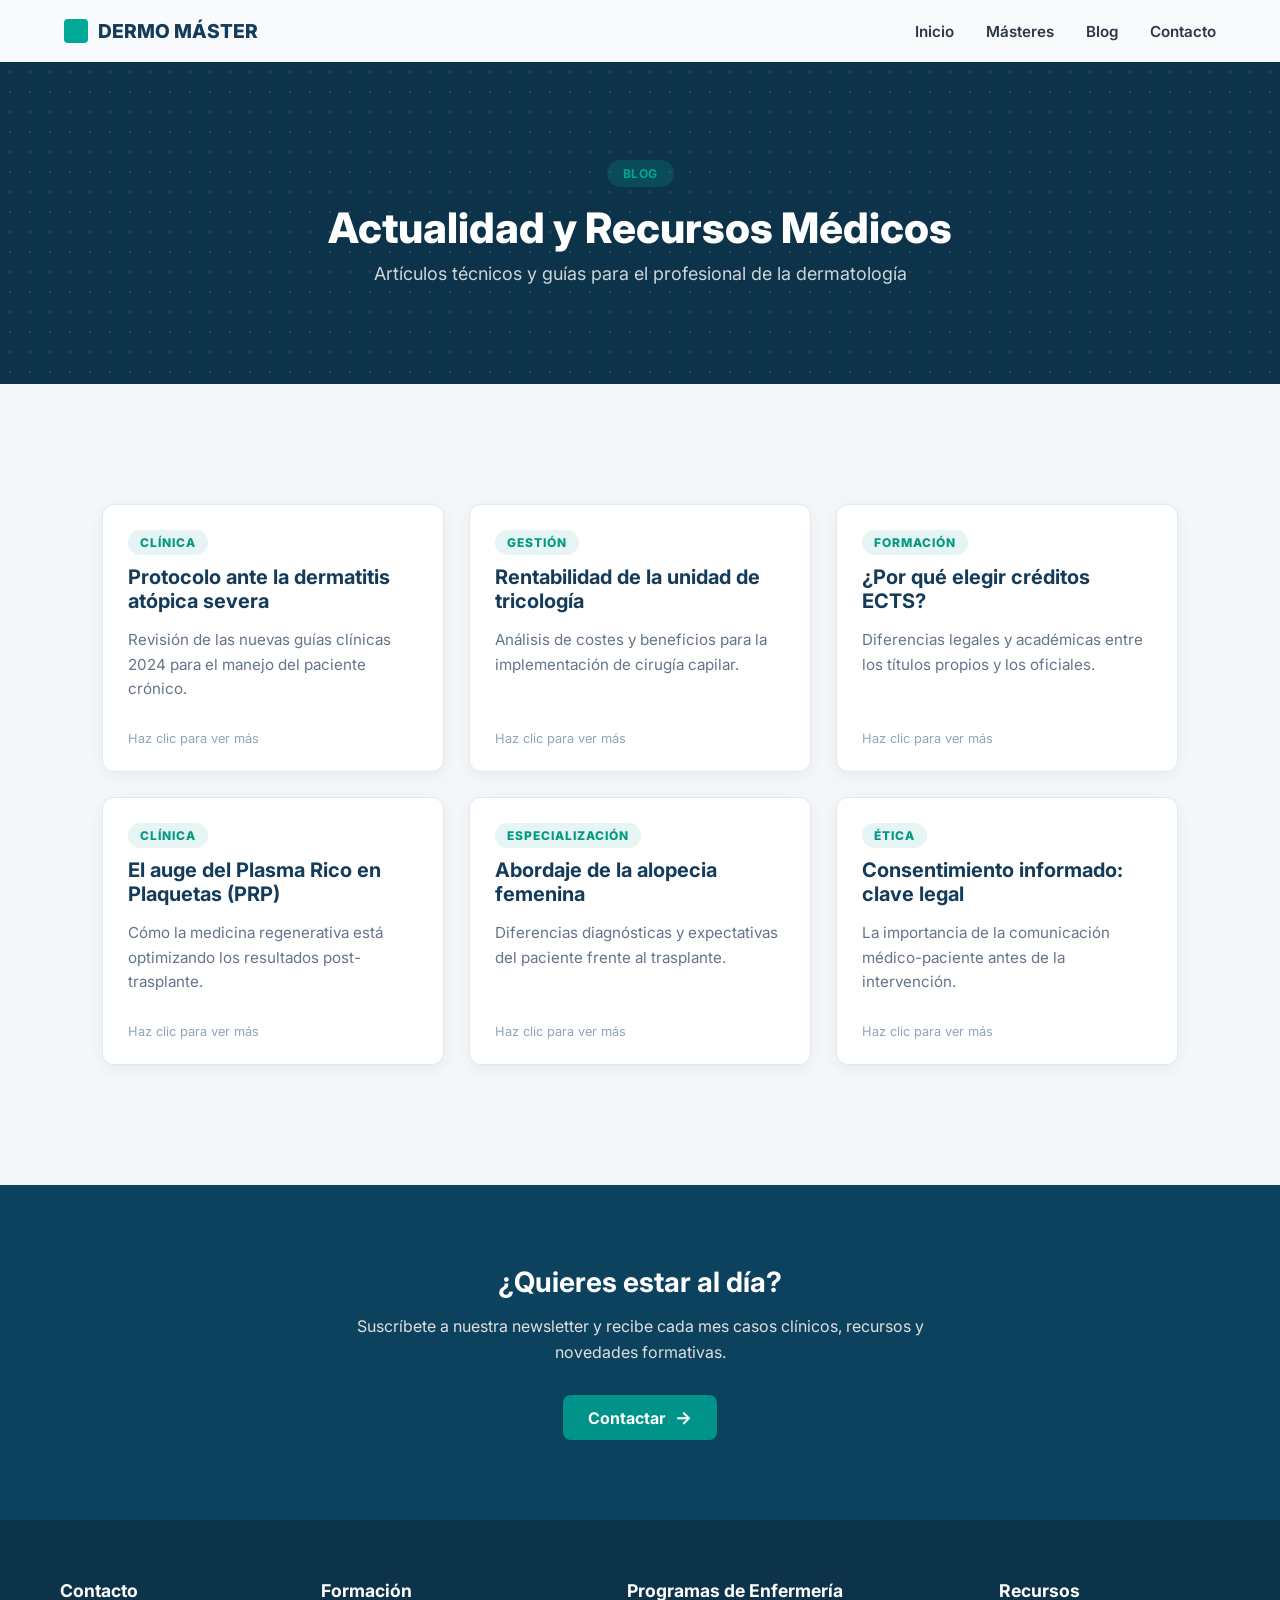
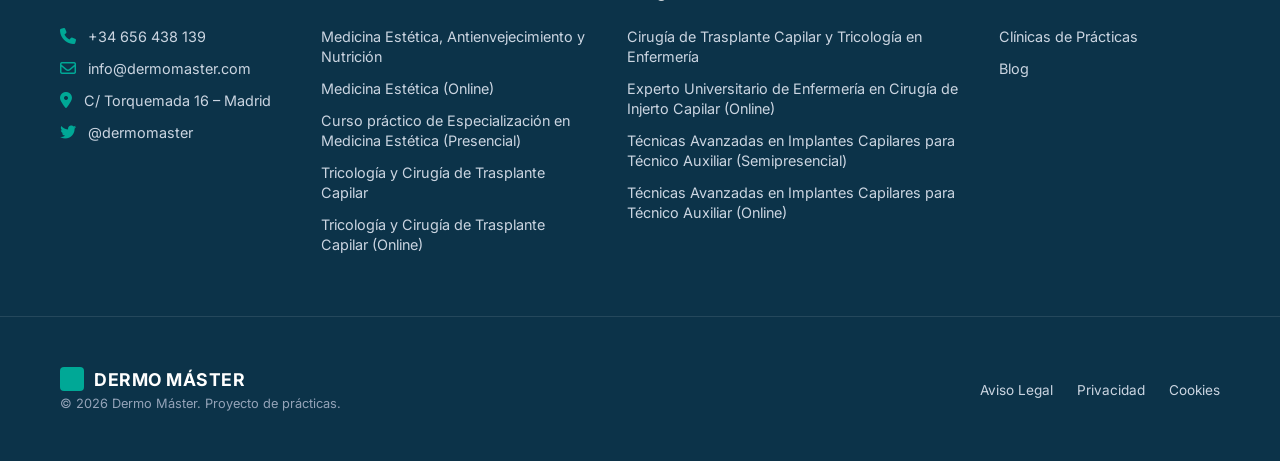
==== commit b74dabcc: "Add files via upload" ====
--- a/blog.html
+++ b/blog.html
@@ -38,38 +38,76 @@
     </section>
 
     <section class="news-section">
-  <div class="cards-container">
-    
-    <article class="card">
-      <div class="card-badge">CLÍNICA</div>
-      <h3 class="card-title">Protocolo ante la dermatitis atópica severa</h3>
-      <p class="card-description">Revisión de las nuevas guías clínicas 2024 para el manejo del paciente crónico...</p>
-      <div class="card-footer gray">
-        Próximamente <span class="icon-clock">🕒</span>
-      </div>
-      <!--<a href="#" class="card-link">Leer artículo completo <span>&rarr;</span></a>-->
-    </article>
+    <div class="cards-container">
+        
+        <article class="card" onclick="toggleCard(this)">
+            <div class="card-badge">CLÍNICA</div>
+            <h3>Protocolo ante la dermatitis atópica severa</h3>
+            <p class="card-description">Revisión de las nuevas guías clínicas 2024 para el manejo del paciente crónico.</p>
+            <div class="full-content">
+                <p>Las guías de 2024 enfatizan el uso de nuevas terapias biológicas. El protocolo actual se centra en la estabilización de la barrera cutánea antes de iniciar tratamientos sistémicos.</p>
+            </div>
+            <div class="card-footer"><span>Haz clic para ver más</span></div>
+        </article>
 
-    <article class="card">
-      <div class="card-badge">GESTIÓN</div>
-      <h3 class="card-title">Rentabilidad de la unidad de tricología</h3>
-      <p class="card-description">Análisis de costes y beneficios para la implementación de cirugía capilar en clínica privada...</p>
-      <div class="card-footer gray">
-        Próximamente <span class="icon-clock">🕒</span>
-      </div>
-    </article>
+        <article class="card" onclick="toggleCard(this)">
+            <div class="card-badge">GESTIÓN</div>
+            <h3>Rentabilidad de la unidad de tricología</h3>
+            <p class="card-description">Análisis de costes y beneficios para la implementación de cirugía capilar.</p>
+            <div class="full-content">
+                <p>Implementar una unidad de tricología requiere inversión, pero el retorno de inversión es altamente favorable debido a la alta demanda actual de procedimientos de injerto capilar.</p>
+            </div>
+            <div class="card-footer"><span>Haz clic para ver más</span></div>
+        </article>
 
-    <article class="card">
-      <div class="card-badge">FORMACIÓN</div>
-      <h3 class="card-title">¿Por qué elegir créditos ECTS?</h3>
-      <p class="card-description">Descubre las diferencias legales y académicas entre los títulos propios y los oficiales...</p>
-      <div class="card-footer gray">
-        Próximamente <span class="icon-clock">🕒</span>
-      </div>
-    </article>
+        <article class="card" onclick="toggleCard(this)">
+            <div class="card-badge">FORMACIÓN</div>
+            <h3>¿Por qué elegir créditos ECTS?</h3>
+            <p class="card-description">Diferencias legales y académicas entre los títulos propios y los oficiales.</p>
+            <div class="full-content">
+                <p>Elegir formación con reconocimiento ECTS es fundamental para que tus estudios tengan validez en oposiciones, baremación de méritos y continuidad académica internacional.</p>
+            </div>
+            <div class="card-footer"><span>Haz clic para ver más</span></div>
+        </article>
 
-  </div>
+        <article class="card" onclick="toggleCard(this)">
+            <div class="card-badge">CLÍNICA</div>
+            <h3>El auge del Plasma Rico en Plaquetas (PRP)</h3>
+            <p class="card-description">Cómo la medicina regenerativa está optimizando los resultados post-trasplante.</p>
+            <div class="full-content">
+                <p>El PRP se ha consolidado como un coadyuvante esencial en los injertos capilares, aumentando drásticamente la supervivencia del folículo implantado.</p>
+            </div>
+            <div class="card-footer"><span>Haz clic para ver más</span></div>
+        </article>
+
+        <article class="card" onclick="toggleCard(this)">
+            <div class="card-badge">ESPECIALIZACIÓN</div>
+            <h3>Abordaje de la alopecia femenina</h3>
+            <p class="card-description">Diferencias diagnósticas y expectativas del paciente frente al trasplante.</p>
+            <div class="full-content">
+                <p>La alopecia en mujeres presenta desafíos únicos. Un diagnóstico diferencial preciso es crucial para lograr una alta densidad y satisfacción del paciente.</p>
+            </div>
+            <div class="card-footer"><span>Haz clic para ver más</span></div>
+        </article>
+
+        <article class="card" onclick="toggleCard(this)">
+            <div class="card-badge">ÉTICA</div>
+            <h3>Consentimiento informado: clave legal</h3>
+            <p class="card-description">La importancia de la comunicación médico-paciente antes de la intervención.</p>
+            <div class="full-content">
+                <p>Más allá de un requisito legal, el consentimiento informado es una herramienta de comunicación esencial para gestionar las expectativas del paciente.</p>
+            </div>
+            <div class="card-footer"><span>Haz clic para ver más</span></div>
+        </article>
+
+    </div>
 </section>
+
+<script>
+    function toggleCard(element) {
+        element.classList.toggle('expanded');
+    }
+</script>
 
 
 <section class="cta-orientacion">
@@ -78,7 +116,7 @@
     <p class="cta-text">
       Suscríbete a nuestra newsletter y recibe cada mes casos clínicos, recursos y novedades formativas.
     </p>
-    <a href="#" class="cta-button">Contactar<span class="cta-arrow">&rarr;</span>
+    <a href="contacto.html" class="cta-button">Contactar<span class="cta-arrow">&rarr;</span>
     </a>
   </div>
 </section>
--- a/css/styles.css
+++ b/css/styles.css
@@ -1541,4 +1541,466 @@
     font-weight: bold;
     z-index: 10;     
     box-shadow: 10px 10px 30px rgba(0,0,0,0.3); 
-}+}
+
+
+
+
+
+/* ==========================================================================
+   ESTILOS ESPECÍFICOS PARA LA PÁGINA INTERNA DEL MÁSTER EN TRICOLOGÍA
+   ========================================================================== */
+
+/* Extensión de variables reutilizando tus tokens de estilos existentes */
+:root {
+    --text-muted: #64748b;
+    --border-color: #e2e8f0;
+}
+
+body {
+    background-color: #ffffff;
+    color: var(--text-dark);
+}
+
+/* Rediseño del Navbar para que enlace limpiamente */
+.navbar nav ul {
+    align-items: center;
+}
+
+/* HERO SECCIÓN DETALLADA */
+.master-hero-detail {
+    background-color: var(--dark-blue);
+    background-image: 
+        linear-gradient(var(--dark-blue-overlay), var(--dark-blue-overlay)), 
+        url('https://images.unsplash.com/photo-1551076805-e1869033e561?ixlib=rb-4.0.3&auto=format&fit=crop&w=1920&q=80');
+    background-size: cover;
+    background-position: center;
+    padding: 80px 0;
+    text-align: center;
+    color: var(--text-light);
+}
+
+.master-hero-detail h1 {
+    font-size: 2.8rem;
+    font-weight: 800;
+    line-height: 1.25;
+    margin: 1rem auto 1.5rem auto;
+    max-width: 850px;
+}
+
+.master-hero-detail p {
+    font-size: 1.1rem;
+    color: #cbd5e1;
+    max-width: 700px;
+    margin: 0 auto 2.5rem auto;
+    line-height: 1.6;
+}
+
+.hero-meta-strip {
+    display: flex;
+    justify-content: center;
+    gap: 1.5rem;
+    flex-wrap: wrap;
+}
+
+.meta-pill {
+    background-color: var(--glass-bg);
+    border: 1px solid var(--glass-border);
+    padding: 0.6rem 1.2rem;
+    border-radius: 30px;
+    font-size: 0.88rem;
+    font-weight: 600;
+    backdrop-filter: blur(8px);
+}
+
+/* DISTRIBUCIÓN EN 2 COLUMNAS (LAYOUT) */
+.master-main-layout {
+    display: grid;
+    grid-template-columns: 1.3fr 0.7fr;
+    gap: 4rem;
+    padding-top: 70px;
+    padding-bottom: 90px;
+    align-items: start;
+}
+
+.info-block {
+    margin-bottom: 55px;
+}
+
+.info-block h2 {
+    color: var(--dark-blue);
+    font-size: 1.8rem;
+    font-weight: 800;
+    margin-bottom: 0.5rem;
+}
+
+.info-block p {
+    color: var(--text-muted);
+    font-size: 1rem;
+    line-height: 1.7;
+    margin-bottom: 1.5rem;
+}
+
+/* Tarjeta de Requisito Exclusivo Médicos */
+.requisito-card {
+    background-color: #fffbeb;
+    border-left: 4px solid #f59e0b;
+    border-radius: 0 12px 12px 0;
+    padding: 1.5rem 2rem;
+    margin-top: 2rem;
+}
+
+.requisito-card h4 {
+    color: #b45309;
+    font-size: 1.05rem;
+    font-weight: 700;
+    margin-bottom: 0.5rem;
+}
+
+.requisito-card p {
+    color: #78350f;
+    font-size: 0.95rem;
+    margin: 0;
+    line-height: 1.5;
+}
+
+/* Separación y Estilo de Metodología */
+.methodology-split {
+    display: grid;
+    grid-template-columns: 1fr 1fr;
+    gap: 1.5rem;
+    margin-top: 2rem;
+}
+
+.method-card-box {
+    background-color: var(--bg-light);
+    padding: 2rem;
+    border-radius: 12px;
+    border: 1px solid var(--border-color);
+}
+
+.method-icon-title {
+    display: flex;
+    align-items: center;
+    gap: 0.8rem;
+    margin-bottom: 1rem;
+}
+
+.dot-teal {
+    width: 10px;
+    height: 10px;
+    background-color: var(--primary-teal);
+    border-radius: 50%;
+}
+
+.method-card-box h3 {
+    font-size: 1.15rem;
+    font-weight: 800;
+    color: var(--dark-blue);
+}
+
+.method-card-box p {
+    font-size: 0.92rem;
+    line-height: 1.5;
+    margin: 0;
+}
+
+/* ACORDEÓN / DESGLOSE DE MÓDULOS DE PLAN DE ESTUDIOS */
+.syllabus-accordion {
+    display: flex;
+    flex-direction: column;
+    gap: 1rem;
+    margin-top: 2rem;
+}
+
+.syllabus-row {
+    background: #ffffff;
+    border: 1px solid var(--border-color);
+    border-radius: 12px;
+    padding: 1.5rem;
+    box-shadow: 0 4px 12px rgba(0,0,0,0.02);
+    transition: border-color 0.3s ease;
+}
+
+.syllabus-row:hover {
+    border-color: var(--primary-teal);
+}
+
+.syllabus-header-row {
+    display: flex;
+    align-items: center;
+    gap: 1.2rem;
+    margin-bottom: 0.8rem;
+}
+
+.m-num {
+    font-size: 0.9rem;
+    font-weight: 800;
+    color: var(--primary-teal);
+    background-color: #e6f6f4;
+    padding: 4px 10px;
+    border-radius: 6px;
+}
+
+.syllabus-header-row h4 {
+    font-size: 1.05rem;
+    color: var(--dark-blue);
+    font-weight: 700;
+    margin: 0;
+}
+
+.syllabus-body-row p {
+    font-size: 0.92rem;
+    margin: 0;
+    padding-left: 3.2rem;
+    line-height: 1.6;
+}
+
+/* Bloque Prácticas Clínicas */
+.practical-bullets-grid {
+    display: grid;
+    grid-template-columns: repeat(3, 1fr);
+    gap: 1.2rem;
+    margin-top: 2rem;
+}
+
+.p-bullet-box {
+    background-color: #f0fdfa;
+    border: 1px solid #ccfbf1;
+    padding: 1.5rem;
+    border-radius: 10px;
+}
+
+.p-bullet-box strong {
+    font-size: 0.95rem;
+    color: var(--dark-blue);
+    display: block;
+    margin-bottom: 0.5rem;
+}
+
+.p-bullet-box p {
+    font-size: 0.88rem;
+    margin: 0;
+    line-height: 1.5;
+}
+
+/* SIDEBAR LATERAL FLOTANTE STICKY */
+.master-sidebar {
+    position: relative;
+}
+
+.sticky-info-card {
+    position: sticky;
+    top: 40px;
+    background-color: #ffffff;
+    border: 1px solid var(--border-color);
+    border-radius: 16px;
+    padding: 2.5rem 2rem;
+    box-shadow: 0 10px 30px rgba(0,0,0,0.04);
+}
+
+.sticky-info-card h3 {
+    color: var(--dark-blue);
+    font-size: 1.3rem;
+    font-weight: 800;
+    margin-bottom: 1rem;
+}
+
+.card-bar {
+    height: 1px;
+    background-color: var(--border-color);
+    margin: 1.5rem 0;
+}
+
+.technical-list {
+    list-style: none;
+    padding: 0;
+    margin: 0;
+}
+
+.technical-list li {
+    display: flex;
+    justify-content: space-between;
+    font-size: 0.95rem;
+    margin-bottom: 0.8rem;
+    color: var(--text-dark);
+}
+
+.technical-list li span {
+    color: var(--text-muted);
+}
+
+.sidebar-warning {
+    background-color: #fff7ed;
+    border: 1px solid #ffedd5;
+    padding: 1rem;
+    border-radius: 8px;
+    font-size: 0.85rem;
+    color: #c2410c;
+    line-height: 1.4;
+    margin-bottom: 1.8rem;
+}
+
+.btn-sidebar-contact {
+    display: block;
+    text-align: center;
+    background-color: var(--primary-teal);
+    color: #ffffff;
+    padding: 1rem;
+    border-radius: 8px;
+    text-decoration: none;
+    font-weight: 600;
+    font-size: 0.95rem;
+    transition: background-color 0.2s ease;
+}
+
+.btn-sidebar-contact:hover {
+    background-color: var(--primary-teal-hover);
+}
+
+/* RESPONSIVE ADAPTATIVO */
+@media (max-width: 992px) {
+    .master-main-layout {
+        grid-template-columns: 1fr;
+        gap: 3rem;
+    }
+    .sticky-info-card {
+        position: static;
+    }
+    .methodology-split, .practical-bullets-grid {
+        grid-template-columns: 1fr;
+    }
+    .syllabus-body-row p {
+        padding-left: 0;
+        margin-top: 0.5rem;
+    }
+}
+
+
+.programas-grid {
+        display: grid;
+        grid-template-columns: repeat(auto-fit, minmax(300px, 1fr));
+        gap: 30px;
+        padding: 40px 20px;
+        max-width: 1200px;
+        margin: 0 auto;
+    }
+    .card-programa {
+        background: #ffffff;
+        border: 1px solid #e2e8f0;
+        border-radius: 12px;
+        overflow: hidden; /* Para que la imagen respete las esquinas redondeadas */
+        box-shadow: 0 4px 6px rgba(0,0,0,0.05);
+        display: flex;
+        flex-direction: column;
+        transition: transform 0.3s ease;
+    }
+    .card-programa:hover { transform: translateY(-5px); }
+    
+    /* Estilo de la imagen */
+    .card-img { width: 100%; height: 200px; object-fit: cover; display: block; }
+    
+    .card-content { padding: 25px; display: flex; flex-direction: column; flex-grow: 1; }
+    .card-programa h3 { color: #143c5a; margin-bottom: 15px; font-size: 1.4rem; }
+    .card-programa p { color: #64748b; margin-bottom: 20px; font-size: 0.95rem; line-height: 1.6; flex-grow: 1; }
+    .card-stats { background: #f8fafc; padding: 10px; border-radius: 8px; margin-bottom: 20px; font-weight: 700; color: #009982; font-size: 0.9rem; text-align: center; }
+    
+    .btn-card { display: block; padding: 12px; background: #143c5a; color: white; text-align: center; border-radius: 6px; text-decoration: none; font-weight: 600; }
+    .btn-card:hover { background: #009982; }
+
+
+
+    /* Estilos para la expansión interactiva del Blog */
+.card {
+    cursor: pointer;
+    transition: all 0.3s ease;
+    height: auto; /* Permite que crezca */
+    position: relative;
+    overflow: hidden;
+}
+
+.full-content {
+    display: none;
+    margin-top: 20px;
+    padding-top: 15px;
+    border-top: 1px solid #eef2f6;
+    color: #64748b;
+    font-size: 14px;
+    line-height: 1.6;
+}
+
+/* Estado expandido */
+.card.expanded {
+    transform: scale(1.02);
+    box-shadow: 0 20px 40px rgba(0, 0, 0, 0.1);
+    border-color: #00938a; /* Color de tu marca */
+}
+
+.card.expanded .full-content {
+    display: block;
+}
+
+.card.expanded .card-footer span {
+    color: #00938a;
+    font-weight: bold;
+}
+
+.card-footer {
+    margin-top: 15px;
+    font-size: 12px;
+    color: #a0acb5;
+}
+
+/* Contenedor principal: El "Grid" que alinea todo */
+.cards-container {
+    display: grid;
+    grid-template-columns: repeat(auto-fit, minmax(320px, 1fr));
+    gap: 25px;
+    padding: 40px 5%;
+    align-items: stretch; /* ESTO asegura que todas las tarjetas midan lo mismo */
+}
+
+/* Tarjeta individual */
+.card {
+    background: #ffffff;
+    border: 1px solid #e2e8f0;
+    border-radius: 12px;
+    padding: 25px;
+    display: flex;
+    flex-direction: column; /* Organiza elementos verticalmente */
+    transition: all 0.3s ease;
+    cursor: pointer;
+}
+
+/* Badge */
+.card-badge {
+    color: #009982;
+    font-weight: 800;
+    font-size: 0.75rem;
+    margin-bottom: 10px;
+    letter-spacing: 1px;
+}
+
+/* Títulos y texto */
+.card h3 { color: #143c5a; margin-bottom: 15px; font-size: 1.25rem; }
+.card-description { color: #64748b; margin-bottom: 15px; font-size: 0.95rem; flex-grow: 1; }
+
+/* Contenido oculto */
+.full-content {
+    display: none;
+    margin-top: 15px;
+    padding-top: 15px;
+    border-top: 1px solid #edf2f7;
+    color: #334155;
+    font-size: 0.95rem;
+}
+
+/* Footer de la tarjeta */
+.card-footer { margin-top: auto; padding-top: 15px; font-size: 0.8rem; color: #94a3b8; }
+
+/* Efecto al hacer clic */
+.card.expanded {
+    border-color: #009982;
+    box-shadow: 0 10px 25px rgba(0,0,0,0.1);
+}
+.card.expanded .full-content { display: block; }
